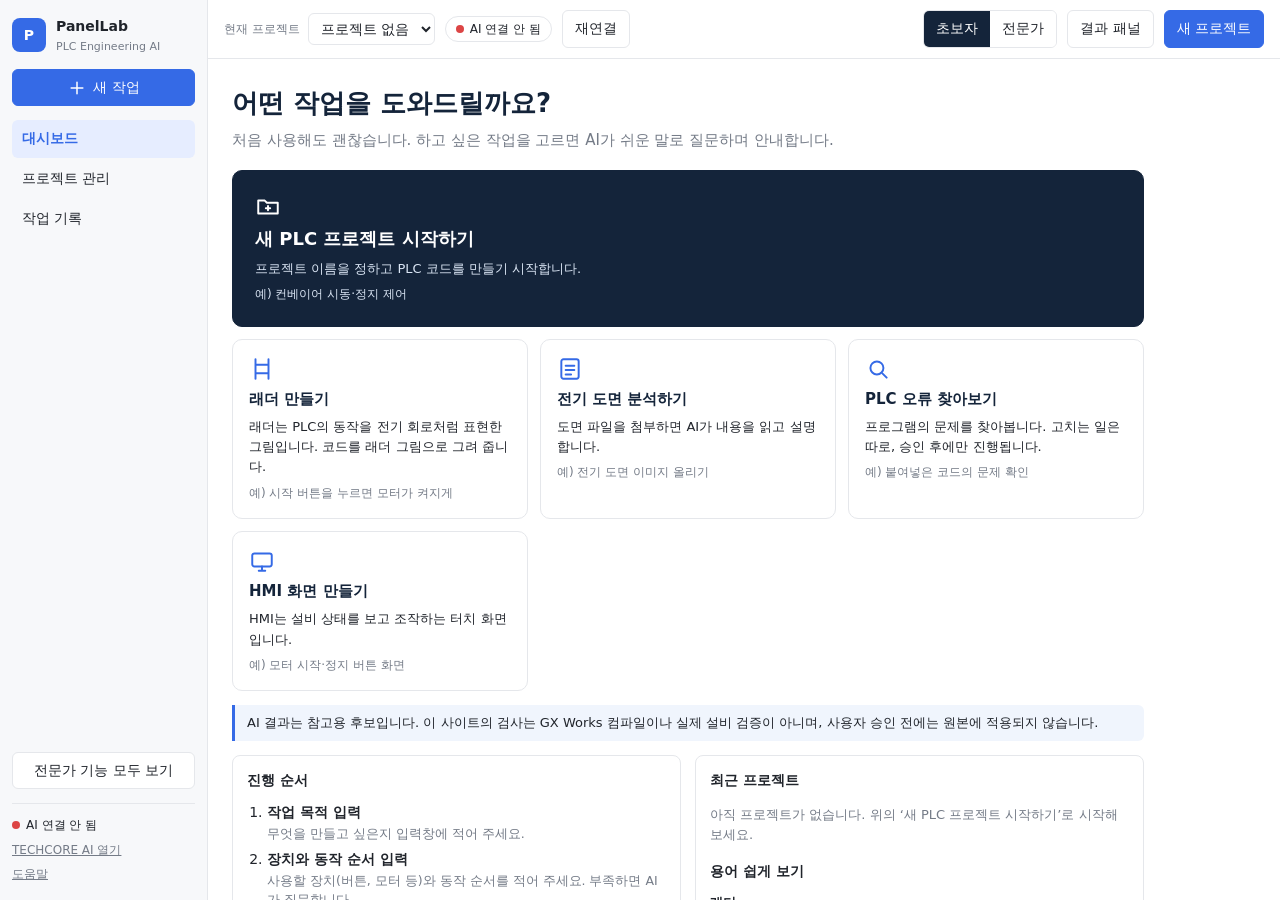
==== panellab/index.html @ 608e8085 "Round 3: onBot filtering, save-failure notice, trash corruption guard, connection pill, a11y Co-auth" ====
<!DOCTYPE html>
<html lang="ko">
<head>
  <meta charset="UTF-8">
  <meta name="viewport" content="width=device-width, initial-scale=1">
  <title>PanelLab — PLC Engineering AI Workspace</title>
  <link rel="stylesheet" href="css/style.css?v=20261120">
  <link rel="stylesheet" href="css/hmi.css?v=20261113">
</head>
<body>
<div class="app" id="app">
  <aside class="sidebar" id="sidebar">
    <div class="brand"><span class="logo">P</span><div><strong>PanelLab</strong><small>PLC Engineering AI</small></div></div>
    <button class="btn primary block ico-btn" id="btnNewWork"><svg class="ico" viewBox="0 0 24 24" aria-hidden="true"><path d="M12 5v14M5 12h14"/></svg>새 작업</button>
    <nav class="nav" id="nav">
      <button data-view="dashboard" class="active">대시보드</button>
      <button data-view="workspace" data-mode="chat" data-lv="x">AI 통합 작업실</button>
      <button data-view="workspace" data-mode="code" data-lv="x" title="PLC가 실행할 명령을 작성합니다">PLC 코드 작성</button>
      <button data-view="workspace" data-mode="check" data-lv="x" title="프로그램의 문제를 찾아보는 작업입니다">오류 검사</button>
      <button data-view="workspace" data-mode="fix" data-lv="x">자동 오류 수정</button>
      <button data-view="workspace" data-mode="ladder" data-lv="x" title="PLC의 동작을 전기 회로처럼 표현한 그림입니다">래더 작화</button>
      <button data-view="workspace" data-mode="drawing" data-lv="x">도면 분석</button>
      <button data-view="workspace" data-mode="label" data-lv="x" title="장치와 신호에 붙이는 이름입니다">글로벌 라벨</button>
      <button data-view="hmi" data-lv="x" title="설비 상태를 보고 조작하는 터치 화면입니다">HMI 작업실</button>
      <button data-view="projects">프로젝트 관리</button>
      <button data-view="history">작업 기록</button>
      <button data-view="settings" data-lv="x">설정</button>
    </nav>
    <button class="btn block only-beginner" id="btnMoreExpert" type="button">전문가 기능 모두 보기</button>
    <div class="side-foot">
      <div class="conn"><span class="dot" id="connDot"></span><span id="connText">연결 안 됨</span></div>
      <a href="../techcore/">TECHCORE AI 열기</a>
      <a href="#" id="helpLink">도움말</a>
    </div>
  </aside>
  <div class="scrim" id="scrim"></div>

  <main class="main">
    <header class="topbar">
      <button class="icon-btn only-mobile" id="btnMenu" aria-label="메뉴"><svg class="ico" viewBox="0 0 24 24" aria-hidden="true"><path d="M4 7h16M4 12h16M4 17h16"/></svg></button>
      <div class="proj-pick">
        <label for="projectSelect">현재 프로젝트</label>
        <select id="projectSelect"></select>
      </div>
      <span class="pill" id="statusPill"><span class="dot" id="pillDot"></span><span id="pillText">AI 연결 안 됨</span></span>
      <button class="btn" id="btnReconnect" hidden>재연결</button>
      <span class="spacer"></span>
      <div class="seg" role="group" aria-label="화면 모드">
        <button type="button" id="uiBeginner" aria-pressed="true" title="쉬운 설명과 단계별 안내 중심">초보자</button>
        <button type="button" id="uiExpert" aria-pressed="false" title="기존 메뉴와 상세 기능 모두 표시">전문가</button>
      </div>
      <button class="btn" id="btnToggleResults">결과 패널</button>
      <button class="btn primary" id="btnNewProject">새 프로젝트</button>
    </header>

    <section class="view active" id="view-dashboard">
      <div class="pad bhome" id="beginnerHome"></div>
      <div class="pad" id="expertHome">
        <h1>PanelLab에 오신 것을 환영합니다</h1>
        <p class="muted">PLC 코드 작성부터 오류 검사, 자동 수정, 래더 작화, 도면 분석까지 AI와 함께 진행합니다.</p>
        <div class="cards" id="quickCards"></div>
        <div class="stats" id="dashStats"></div>
        <div class="card statcard"><h3>작업 유형별 결과</h3><div id="dashModes"></div></div>
        <div class="grid2">
          <div class="card"><h3>프로젝트 목록</h3><div id="dashProjects"></div></div>
          <div class="card"><h3>최근 작업 내역</h3><div id="dashRecent"></div></div>
          <div class="card"><h3>최근 수정한 코드</h3><div id="dashCode"></div></div>
          <div class="card"><h3>최근 검사 결과</h3><div id="dashCheck"></div></div>
        </div>
      </div>
    </section>

    <section class="view workspace" id="view-workspace">
      <div class="chat">
        <div class="stepbar only-beginner" id="stepBar" aria-live="polite"></div>
        <div class="mode-bar">
          <span class="muted">작업 유형</span>
          <select id="modeSelect"></select>
          <span class="muted">PLC 소프트웨어</span>
          <select id="softwareSelect"><option value="GX Works2">GX Works2</option></select>
          <button type="button" class="btn sm only-mobile" id="btnShowResults">결과 보기</button>
        </div>
        <div class="messages" id="messages" aria-live="polite"></div>
        <button class="btn jump" id="btnJump" hidden>새 메시지 ↓</button>
        <div class="notice" id="chatNotice" role="status" aria-live="polite" hidden></div>
        <form class="composer" id="composer">
          <div class="chips" id="fileChips"></div>
          <div class="row">
            <button type="button" class="icon-btn" id="btnAttach" aria-label="파일 첨부"><svg class="ico" viewBox="0 0 24 24" aria-hidden="true"><path d="M20 12l-7.5 7.5a5 5 0 01-7-7L13 5a3.5 3.5 0 015 5l-7.5 7.5a2 2 0 01-3-3L14 8"/></svg></button>
            <input type="file" id="fileInput" multiple hidden>
            <textarea id="input" rows="1" placeholder="요청을 입력하세요. (Enter 전송, Shift+Enter 줄바꿈)"></textarea>
            <button class="btn primary" id="btnSend" type="submit" disabled>전송</button>
          </div>
        </form>
      </div>
      <div class="resizer" id="resizer" title="드래그하여 크기 조절"></div>
      <aside class="results" id="results">
        <div class="tabs" id="tabs"></div>
        <div class="tab-actions">
          <button class="btn sm only-mobile" id="btnResBack" type="button">← 채팅</button>
          <button class="btn sm" id="btnExportMd">결과 내보내기(.md)</button>
        </div>
        <div class="tab-body" id="tabBody"></div>
      </aside>
    </section>

    <section class="view" id="view-hmi"><div class="hmi" id="hmiRoot"></div></section>

    <section class="view" id="view-projects"><div class="pad">
      <h1>프로젝트 관리</h1>
      <div class="row gap"><button class="btn primary" id="btnNewProject2">새 프로젝트</button>
        <button class="btn" id="btnImport">프로젝트 불러오기</button><input type="file" id="importInput" accept=".json" hidden></div>
      <div id="projectList" class="list"></div>
    </div></section>

    <section class="view" id="view-history"><div class="pad">
      <h1>작업 기록</h1>
      <p class="muted">현재 프로젝트의 대화와 결과입니다.</p>
      <div id="historyList" class="list"></div>
    </div></section>

    <section class="view" id="view-settings"><div class="pad">
      <h1>설정</h1>
      <div class="card"><h3>AI 연결</h3><p class="muted" id="settingsStatus"></p><button class="btn" id="btnReconnect2">다시 연결</button></div>
      <div class="card"><h3>백업</h3><p class="muted">모든 프로젝트(코드 버전 포함)를 JSON 파일로 내보내거나, 백업 파일을 불러옵니다. 불러오기는 기존 프로젝트를 덮어쓰지 않고 새 프로젝트로 추가합니다. 인증 정보는 포함되지 않습니다.</p>
        <div class="row gap"><button class="btn" id="btnBackup">전체 백업 내보내기</button><button class="btn" id="btnRestore">백업 불러오기</button><input type="file" id="restoreInput" accept=".json" hidden></div></div>
      <div class="card"><h3>저장된 데이터</h3><p class="muted">프로젝트와 기록은 이 브라우저에만 저장되며, 인증 토큰은 저장하지 않습니다.</p>
        <button class="btn danger" id="btnClearAll">모든 로컬 데이터 삭제</button></div>
    </div></section>
  </main>
  <nav class="tabbar" id="tabbar" aria-label="주요 메뉴">
    <button type="button" data-view="dashboard"><svg class="ico" viewBox="0 0 24 24" aria-hidden="true"><path d="M4 11l8-7 8 7v9h-5v-6H9v6H4z"/></svg><span>홈</span></button>
    <button type="button" data-view="workspace" data-mode="chat"><svg class="ico" viewBox="0 0 24 24" aria-hidden="true"><circle cx="12" cy="12" r="8"/><path d="M12 8v8M8 12h8"/></svg><span>새 작업</span></button>
    <button type="button" data-view="projects"><svg class="ico" viewBox="0 0 24 24" aria-hidden="true"><path d="M3 7h6l2 2h10v10H3z"/></svg><span>프로젝트</span></button>
    <button type="button" data-view="history"><svg class="ico" viewBox="0 0 24 24" aria-hidden="true"><circle cx="12" cy="12" r="8"/><path d="M12 7v5l3 2"/></svg><span>기록</span></button>
    <button type="button" id="tabMore"><svg class="ico" viewBox="0 0 24 24" aria-hidden="true"><path d="M5 12h.01M12 12h.01M19 12h.01"/></svg><span>더보기</span></button>
  </nav>
</div>
<div class="toast" id="toast" role="status"></div>

<script src="https://cdn.botframework.com/botframework-webchat/4.18.0/webchat.js" integrity="sha384-YCF4860lf811lnrrIBL4pfZ+UqiNit+8lXEhSY3R+dSc+C1rg6UnEQR5avdOTbj0" crossorigin="anonymous"></script>
<script src="js/storage.js?v=20261120"></script>
<script src="js/chat.js?v=20261116"></script>
<script src="js/ladder.js?v=20261113"></script>
<script src="js/codeview.js?v=20261113"></script>
<script src="js/analyzer.js?v=20261113"></script>
<script src="js/labels.js?v=20261113"></script>
<script src="js/hmi-objects.js?v=20261113"></script>
<script src="js/hmi-check.js?v=20261113"></script>
<script src="js/hmi-ai.js?v=20261116"></script>
<script src="js/hmi-editor.js?v=20261113"></script>
<script src="js/app.js?v=20261120"></script>
</body>
</html>
---- panellab/css/style.css ----
:root{--bg:#fff;--side:#f7f8fa;--border:#e5e7eb;--text:#20242b;--muted:#747b87;--primary:#356ae6;--ok:#16a36a;--err:#dc4545;--warn:#e69b32;--results-w:clamp(360px,34vw,560px)}
*{box-sizing:border-box}
html,body{height:100%;margin:0}
body{font-family:"Pretendard","Noto Sans KR","Malgun Gothic",system-ui,sans-serif;color:var(--text);background:var(--bg);font-size:14px;line-height:1.55}
button,select,textarea,input{font:inherit;color:inherit}
h1{font-size:22px;margin:0 0 6px}h3{font-size:14px;margin:0 0 10px}
.muted{color:var(--muted)}.spacer{flex:1}
.app{display:flex;height:100vh;height:100dvh}
.sidebar{width:208px;background:var(--side);border-right:1px solid var(--border);display:flex;flex-direction:column;padding:16px 12px;gap:14px;flex-shrink:0}
.brand{display:flex;gap:10px;align-items:center}
.brand small{display:block;color:var(--muted);font-size:11px}
.logo{width:34px;height:34px;border-radius:8px;background:var(--primary);color:#fff;display:grid;place-items:center;font-weight:700}
.nav{display:flex;flex-direction:column;gap:2px;overflow:auto;flex:1}
.nav button{text-align:left;border:0;background:none;padding:8px 10px;border-radius:6px;cursor:pointer}
.nav button:hover{background:#eceef2}.nav button.active{background:#e6edff;color:var(--primary);font-weight:600}
.side-foot{border-top:1px solid var(--border);padding-top:12px;display:flex;flex-direction:column;gap:6px;font-size:12px}
.side-foot a{color:var(--muted)}
.dot{display:inline-block;width:8px;height:8px;border-radius:50%;background:#b8bdc7;margin-right:6px}
.dot.online{background:var(--ok)}.dot.connecting{background:var(--warn)}.dot.offline{background:var(--err)}
.main{flex:1;display:flex;flex-direction:column;min-width:0}
.topbar{display:flex;align-items:center;gap:10px;padding:10px 16px;border-bottom:1px solid var(--border);flex-wrap:wrap}
.proj-pick{display:flex;align-items:center;gap:8px}.proj-pick label{color:var(--muted);font-size:12px}
.pill{display:inline-flex;align-items:center;border:1px solid var(--border);border-radius:99px;padding:3px 10px;font-size:12px}
.btn{border:1px solid var(--border);background:#fff;border-radius:6px;padding:7px 12px;cursor:pointer}
.btn:hover{background:#f3f4f6}.btn.primary{background:var(--primary);border-color:var(--primary);color:#fff}
.btn.primary:hover{background:#2c5cce}.btn.danger{color:var(--err);border-color:var(--err)}
.btn.sm{padding:4px 8px;font-size:12px}.btn.block{width:100%}.btn:disabled{opacity:.5;cursor:not-allowed}
select,textarea,input[type=text]{border:1px solid var(--border);border-radius:6px;padding:6px 8px;background:#fff}
.icon-btn{border:1px solid var(--border);background:#fff;border-radius:6px;padding:6px 9px;cursor:pointer}
.only-mobile{display:none}
.view{display:none;flex:1;min-height:0;overflow:auto}.view.active{display:block}
.view.workspace.active{display:flex;overflow:hidden}
.pad{padding:24px;max-width:none}
.stats{display:grid;grid-template-columns:repeat(auto-fit,minmax(130px,1fr));gap:12px;margin-bottom:14px}
.stat{border:1px solid var(--border);border-radius:8px;padding:12px 14px}
.stat b{display:block;font-size:24px}.stat span{color:var(--muted);font-size:12px}
.stat.err b{color:var(--err)}.stat.warn b{color:#b9741a}
.statcard .bar{display:flex;align-items:center;gap:10px;margin:6px 0;font-size:13px}
.statcard .bar span{width:110px;flex-shrink:0}.statcard .bar i{display:block;height:8px;background:var(--primary);border-radius:4px}
.item.link{width:100%;background:#fff;text-align:left;cursor:pointer;font:inherit;color:inherit;margin-bottom:6px}
.item.link:hover{border-color:var(--primary)}.item small{display:block}.mono{font-family:Consolas,"D2Coding",monospace}
.cards{display:grid;grid-template-columns:repeat(auto-fill,minmax(180px,1fr));gap:12px;margin:18px 0}
.qcard{border:1px solid var(--border);border-radius:8px;padding:14px;cursor:pointer;background:#fff;text-align:left}
.qcard:hover{border-color:var(--primary)}.qcard strong{display:block;margin-bottom:4px}.qcard span{color:var(--muted);font-size:12px}
.grid2{display:grid;grid-template-columns:repeat(auto-fit,minmax(300px,1fr));gap:14px}
.card{border:1px solid var(--border);border-radius:8px;padding:14px;margin-bottom:14px}
.list{margin-top:14px;display:flex;flex-direction:column;gap:8px}
.item{border:1px solid var(--border);border-radius:8px;padding:10px 12px;display:flex;gap:10px;align-items:center;flex-wrap:wrap}
.item.sel{border-color:var(--primary);background:#f5f8ff}.item .grow{flex:1;min-width:140px}
.row{display:flex;align-items:flex-end;gap:8px}.row.gap{gap:10px;align-items:center}
.empty{color:var(--muted);font-size:13px}
.chat{flex:1;display:flex;flex-direction:column;min-width:0;position:relative}
.mode-bar{display:flex;gap:8px;align-items:center;padding:8px 16px;border-bottom:1px solid var(--border);flex-wrap:wrap;font-size:12px}
.messages{flex:1;overflow:auto;padding:18px 16px;display:flex;flex-direction:column;gap:14px}
.msg{max-width:820px;width:100%;align-self:center}.msg.user{align-self:flex-end;width:fit-content;max-width:80%}
.sec{border:1px solid var(--border);border-radius:8px;padding:8px 12px;margin-bottom:8px;background:#fff;overflow-wrap:anywhere}
.sec:last-child{margin-bottom:0}.msg.bot .bubble{background:var(--side);padding:8px}
.bubble{border:1px solid var(--border);border-radius:10px;padding:10px 14px;word-break:break-word}
.msg.user .bubble{background:#eef3ff;border-color:#d6e2ff}
.meta{font-size:11px;color:var(--muted);margin:0 4px 3px}
.fail{color:var(--err);font-size:12px;margin-top:4px}
.bubble p{margin:0 0 8px}.bubble p:last-child{margin:0}
.bubble ul,.bubble ol{margin:4px 0 8px;padding-left:20px}
.bubble table,.tab-body table{border-collapse:collapse;margin:6px 0;font-size:13px;display:block;overflow:auto}
.bubble th,.bubble td,.tab-body th,.tab-body td{border:1px solid var(--border);padding:4px 8px;text-align:left}
.bubble th,.tab-body th{background:var(--side)}
code.inline{background:#f1f3f6;border-radius:4px;padding:1px 5px;font-family:Consolas,"D2Coding",monospace;font-size:12.5px}
.codeblock{border:1px solid var(--border);border-radius:8px;margin:8px 0;overflow:hidden}
.codeblock .ch{display:flex;justify-content:space-between;align-items:center;background:var(--side);padding:4px 10px;font-size:12px;color:var(--muted)}
.codeblock pre{margin:0;padding:10px 12px;overflow:auto;font-family:Consolas,"D2Coding",monospace;font-size:12.5px;line-height:1.5;background:#fff;white-space:pre}
.typing{color:var(--muted);font-size:13px;padding-left:4px}
.welcome{border:1px dashed var(--border);border-radius:10px;padding:18px;color:var(--muted)}
.welcome strong{color:var(--text)}
.jump{position:absolute;right:20px;bottom:120px}
.notice{margin:0 16px 8px;padding:8px 12px;border-radius:6px;background:#fdf3e3;border:1px solid #f3d9a9;font-size:13px}
.notice.err{background:#fdeeee;border-color:#f3c2c2}
a:focus-visible,button:focus-visible,input:focus-visible,select:focus-visible,textarea:focus-visible,[tabindex]:focus-visible{outline:2px solid #3678C8;outline-offset:2px}
.composer{border-top:1px solid var(--border);padding:10px 16px 14px}
.composer textarea{flex:1;resize:none;max-height:180px;min-height:38px}
.chips{display:flex;gap:6px;flex-wrap:wrap;margin-bottom:6px}
.chip{background:var(--side);border:1px solid var(--border);border-radius:99px;padding:2px 10px;font-size:12px}
.chip button{border:0;background:none;cursor:pointer;color:var(--muted)}
.resizer{width:5px;cursor:col-resize;background:var(--border);flex-shrink:0}.resizer:hover{background:var(--primary)}
.results{width:var(--results-w);min-width:300px;max-width:70vw;display:flex;flex-direction:column;background:#fff;flex-shrink:0}
.results.collapsed{display:none}
.resizer.hide{display:none}
.tabs{display:flex;flex-wrap:wrap;gap:2px;padding:6px 8px 0;border-bottom:1px solid var(--border);flex-shrink:0}
.tabs button{border:0;background:none;padding:7px 10px;cursor:pointer;white-space:nowrap;color:var(--muted);border-bottom:2px solid transparent;font-size:13px}
.tabs button.active{color:var(--primary);border-bottom-color:var(--primary);font-weight:600}
.count{display:inline-block;min-width:16px;padding:0 5px;border-radius:99px;background:#e6edff;color:var(--primary);font-size:11px;text-align:center}
.tab-actions{padding:8px 12px;border-bottom:1px solid var(--border);display:flex;gap:8px}
.tab-body{flex:1;overflow:auto;padding:12px}
.res-item{border:1px solid var(--border);border-radius:8px;padding:10px;margin-bottom:10px}
.res-item h4{margin:10px 0 6px;font-size:12px;color:var(--muted);font-weight:600}
.res-h{display:flex;justify-content:space-between;align-items:center;margin-bottom:6px;font-size:12px}
.tag{background:var(--side);border:1px solid var(--border);border-radius:4px;padding:1px 8px;font-weight:600}
.res-item .grp{color:var(--text)}
.notice-inline{margin:0 0 8px;padding:6px 10px;border-radius:6px;background:#fdf3e3;border:1px solid #f3d9a9;font-size:12px;color:#7a5a00}
details.raw{margin-top:10px;border-top:1px dashed var(--border);padding-top:6px}details.raw summary{cursor:pointer;color:var(--muted);font-size:12px}
.ba{display:grid;grid-template-columns:repeat(auto-fit,minmax(240px,1fr));gap:10px}.ba>div{min-width:0}
.cv{border:1px solid var(--border);border-radius:8px;margin:8px 0;overflow:hidden;background:#fff}
.cv-h{display:flex;justify-content:space-between;align-items:center;gap:8px;background:var(--side);padding:4px 8px;font-size:12px;color:var(--muted)}
.cv-b{display:flex;gap:4px;flex-shrink:0}.cv-b button{border:1px solid var(--border);background:#fff;border-radius:4px;padding:2px 8px;font-size:12px;cursor:pointer;white-space:nowrap}
.cv-l{min-width:0;overflow:hidden;text-overflow:ellipsis;white-space:nowrap}
.cv-s{padding:6px 8px;border-bottom:1px solid var(--border);display:flex;gap:8px;align-items:center}.cv-s[hidden]{display:none}.cv-q{flex:1;min-width:0}
.cv-body{overflow:auto;max-height:420px;font-family:Consolas,"D2Coding",monospace;font-size:12.5px;line-height:1.55;padding:6px 0}
.cv .ln{display:flex;min-width:max-content}.cv .no{width:42px;flex-shrink:0;text-align:right;padding-right:10px;color:#a0a6b1;user-select:none}
.cv .tx{white-space:pre;padding-right:12px}
.cv .op{color:#2f5fd0;font-weight:600}.cv .st{color:#8a3fb8;font-weight:600}.cv .kc{color:#b9741a}.cv .cm{color:#8a919c;font-style:italic}
.cv .dx{color:#0f7a4d}.cv .dy{color:#c0392b}.cv .dm{color:#7a5a00}.cv .dt{color:#0e7490}.cv .dd{color:#6d28d9}
.cv .unk{border-bottom:1px dotted var(--warn);color:#b9741a;cursor:help}
.cv-w{padding:5px 8px;font-size:12px;background:#fdf3e3;border-bottom:1px solid #f3d9a9;color:#7a5a00}
.cv-h{flex-wrap:wrap}.cv-b{flex-wrap:wrap}
.cv mark{background:#ffe58a;color:inherit}
.cv.full{position:fixed;inset:0;z-index:100;margin:0;border-radius:0;display:flex;flex-direction:column}
.cv.full .cv-body{max-height:none;flex:1}
body.noscroll{overflow:hidden}
.ladder{overflow:auto;border:1px solid var(--border);border-radius:8px;margin-bottom:6px;background:#fff;max-height:70vh;cursor:grab;touch-action:pan-x pan-y}.ladder.panning{cursor:grabbing;user-select:none}
.lad-bar{flex-wrap:wrap;align-items:center;margin-bottom:6px}
.net-list{display:grid;gap:6px}.net-item{text-align:left;border:1px solid var(--border);background:#fff;border-radius:8px;padding:6px 10px;cursor:pointer;font:inherit}.net-item.sel{border-color:var(--primary);background:#f3f7ff}.net-item div{font-size:13px;margin-top:2px}
.sum{display:flex;gap:8px;margin-bottom:8px}
.sev{display:inline-block;border-radius:99px;padding:1px 10px;font-size:12px;font-weight:600;margin-right:6px}
.sev.err{background:#fdeeee;color:var(--err)}.sev.warn{background:#fdf3e3;color:#b9741a}.sev.info{background:#e6edff;color:var(--primary)}
.sev.crit{background:#b42318;color:#fff}.sev.high{background:#fdeeee;color:var(--err)}.sev.mid{background:#fdf3e3;color:#b9741a}.sev.low{background:#e6edff;color:var(--primary)}.sev.chk{background:#eef0f3;color:#4b5563}
.sum{flex-wrap:wrap}
.issue.crit{border-color:#b42318}.issue.high{border-color:var(--err)}.issue.mid{border-color:var(--warn)}.issue.low{border-color:var(--primary)}.issue.chk{border-color:#9ca3af}
.issue .ih{display:flex;flex-wrap:wrap;gap:6px;align-items:center;margin-bottom:4px}.issue .ih .sev{margin-right:0}
.tag.src.static{background:#e8f6ee;border-color:#bfe5cf;color:#0f7a4d}.tag.src.ai{background:#eef3ff;border-color:#d6e2ff;color:var(--primary)}
.loc{border:1px solid var(--border);background:#fff;border-radius:4px;padding:1px 8px;font-size:12px;cursor:pointer;color:var(--primary)}
.cv .ln.hl{background:#fff3bf}
.cv .ln.chg-add{background:#e8f6ee}.cv .ln.chg-del{background:#fdeeee}
.fixbar{display:flex;flex-wrap:wrap;gap:6px;margin:10px 0 4px}
.ver{border-top:1px solid var(--border);padding:8px 0}.ver .ih{display:flex;flex-wrap:wrap;gap:6px;align-items:center}
.vtext{width:100%;font-family:Consolas,"D2Coding",monospace;font-size:12.5px;margin:6px 0;box-sizing:border-box}
.res-item select,.res-item input[type=text]{min-width:0;max-width:100%}
.issue{border-left:3px solid var(--border);padding:6px 10px;margin-bottom:8px;background:var(--side);border-radius:0 6px 6px 0}
.issue.err{border-color:var(--err)}.issue.warn{border-color:var(--warn)}.issue.info{border-color:var(--primary)}
.thumb{display:block;max-width:240px;max-height:180px;border:1px solid var(--border);border-radius:6px;margin-top:6px}
.diff{font-family:Consolas,"D2Coding",monospace;font-size:12.5px;border:1px solid var(--border);border-radius:8px;overflow:auto}
.diff div{padding:0 8px;white-space:pre}.diff .add{background:#e8f6ee;color:#0f7a4d}.diff .del{background:#fdeeee;color:#b53333}
.toast{position:fixed;left:50%;bottom:24px;transform:translateX(-50%);background:#20242b;color:#fff;padding:8px 14px;border-radius:6px;opacity:0;pointer-events:none;transition:opacity .2s}
.toast.show{opacity:1}
.scrim{display:none}
@media (max-width:900px){
  .only-mobile{display:inline-block}
  .sidebar{position:fixed;z-index:30;top:0;bottom:0;left:0;transform:translateX(-100%);transition:transform .2s}
  .sidebar.open{transform:none}
  .scrim.show{display:block;position:fixed;inset:0;background:rgba(0,0,0,.3);z-index:20}
  .view.workspace.active{position:relative}
  .results{position:absolute;right:0;top:0;bottom:0;width:100%!important;max-width:100%;z-index:10;border-left:1px solid var(--border)}
  .resizer{display:none}
  .composer{padding-bottom:max(14px,env(safe-area-inset-bottom))}.composer textarea{font-size:16px}
  .tabs{flex-wrap:nowrap;overflow-x:auto}
  .results.collapsed{display:none}
}

/* ---- beginner / expert UI (additive) ---- */
:root{--navy:#14243a}
.ico{width:20px;height:20px;fill:none;stroke:currentColor;stroke-width:1.8;stroke-linecap:round;stroke-linejoin:round;flex-shrink:0;vertical-align:middle}
.ico-btn{display:inline-flex;align-items:center;justify-content:center;gap:6px}
.seg{display:inline-flex;border:1px solid var(--border);border-radius:6px;overflow:hidden}
.seg button{border:0;background:#fff;padding:7px 12px;cursor:pointer;white-space:nowrap}
.seg button[aria-pressed=true]{background:var(--navy);color:#fff}
.topbar .btn,.topbar .pill{white-space:nowrap}
.only-beginner{display:none}
body.ui-beginner .only-beginner{display:block}
body.ui-beginner .nav [data-lv=x]{display:none}
body.ui-beginner #expertHome{display:none}
body.ui-expert #beginnerHome{display:none}
body.ui-expert #stepBar{display:none}
.bhome{max-width:960px}
.bhome h1{font-size:26px;color:var(--navy)}
.bhome .lead{font-size:15px;margin:0 0 18px}
.btasks{display:grid;grid-template-columns:repeat(auto-fit,minmax(220px,1fr));gap:12px;margin-bottom:14px}
.btask{display:flex;flex-direction:column;gap:6px;text-align:left;border:1px solid var(--border);border-radius:10px;background:#fff;padding:16px;cursor:pointer;min-height:44px}
.btask:hover{border-color:var(--primary)}
.btask .ico{width:26px;height:26px;color:var(--primary)}
.btask strong{font-size:15px;color:var(--navy)}
.btask span{color:var(--text);font-size:13px}
.btask em{font-style:normal;color:var(--muted);font-size:12px}
.btask.main{grid-column:1/-1;background:var(--navy);border-color:var(--navy);padding:22px}
.btask.main strong{color:#fff;font-size:18px}.btask.main span,.btask.main em{color:#dbe6f5}.btask.main .ico{color:#fff}
.safety{border-left:3px solid var(--primary);background:#f0f5fd;padding:8px 12px;border-radius:0 6px 6px 0;font-size:13px;margin:0 0 14px}
.safety.sm{margin:0;font-size:12px}
.bsteps{margin:0;padding-left:20px;display:flex;flex-direction:column;gap:6px}
.bsteps span{display:block;color:var(--muted);font-size:12.5px}
.gap-top{margin-top:16px}
.terms{margin:0;font-size:13px}.terms dt{font-weight:600;margin-top:6px}.terms dd{margin:0;color:var(--muted)}
.stepbar{border-bottom:1px solid var(--border);padding:8px 16px;background:#f7f9fc}
.steps5{list-style:none;margin:0 0 6px;padding:0;display:flex;gap:6px;flex-wrap:wrap}
.steps5 li{display:flex;align-items:center;gap:6px;font-size:12px;color:var(--muted);border:1px solid var(--border);border-radius:99px;padding:2px 10px 2px 4px;background:#fff}
.steps5 b{width:20px;height:20px;border-radius:50%;background:#e5e7eb;color:#4b5563;display:grid;place-items:center;font-size:11px}
.steps5 li.cur{border-color:var(--primary);color:var(--navy);font-weight:600}.steps5 li.cur b{background:var(--primary);color:#fff}
.steps5 li.done b{background:var(--navy);color:#fff}
.stepnow{margin:0 0 4px;font-size:13px}
.tabbar{display:none}
@media (max-width:900px){
  .tabbar{display:flex;position:fixed;left:0;right:0;bottom:0;z-index:25;background:#fff;border-top:1px solid var(--border);padding-bottom:env(safe-area-inset-bottom)}
  .tabbar button{flex:1;min-height:56px;border:0;background:none;display:flex;flex-direction:column;align-items:center;justify-content:center;gap:2px;font-size:11px;color:var(--muted);cursor:pointer}
  .tabbar button.active{color:var(--primary);font-weight:600}
  .main{padding-bottom:calc(56px + env(safe-area-inset-bottom))}
  .toast{bottom:76px}
  .topbar{gap:8px;padding:8px 12px}
  .proj-pick label{display:none}
  .topbar .btn,.topbar .icon-btn,.seg button,.nav button,.mode-bar select,.composer .btn,.composer .icon-btn,.bhome .btn,.btask{min-height:44px}
  .icon-btn{min-width:44px}
  .btask.main{padding:18px}
  .bhome{padding:16px}
  .steps5 li span{display:none}.steps5 li.cur span{display:inline}
}
@media (max-width:480px){
  #btnToggleResults{display:none}
}
---- panellab/css/hmi.css ----
/* HMI workspace. Reuses the base theme variables from style.css. */
.hmi{display:flex;flex-direction:column;min-height:100%}
.hmi-bar{display:flex;flex-wrap:wrap;align-items:center;gap:6px;padding:10px 16px;border-bottom:1px solid var(--border)}
.hmi-sep{width:1px;height:20px;background:var(--border);margin:0 4px}
.hmi-body{display:flex;gap:14px;padding:14px 16px;align-items:flex-start}
.hmi-pal{display:flex;flex-direction:column;gap:6px;width:120px;flex-shrink:0}
.hmi-pal .btn{text-align:left}
.hmi-stage{flex:1;min-width:0}
.hmi-stage svg{width:100%;height:auto;display:block;border:1px solid var(--border);border-radius:8px;background:#fff;touch-action:none;user-select:none}
.hmi-side{width:300px;flex-shrink:0;display:flex;flex-direction:column;gap:12px}
.hmi-sec{border:1px solid var(--border);border-radius:8px;padding:10px 12px}
.hmi-sec h4{margin:0 0 8px;font-size:13px}
.hmi-f{display:flex;flex-direction:column;gap:2px;margin-bottom:6px;font-size:12px}
.hmi-f span{color:var(--muted)}
.hmi-f input[type=color]{width:100%;height:30px;padding:0;border:1px solid var(--border);border-radius:6px}
.hmi-f input[type=number],.hmi-f input[type=text]{width:100%}
.hmi-grid4{display:grid;grid-template-columns:repeat(4,1fr);gap:6px}
.hmi-st{margin:-2px 0 6px;font-size:12px}
.hmi-li{display:block;width:100%;text-align:left;border:1px solid var(--border);background:#fff;border-radius:6px;padding:5px 8px;margin-bottom:4px;cursor:pointer}
.hmi-li.sel{border-color:var(--primary);background:#f5f8ff}.hmi-li small{display:block;color:var(--muted)}
.hmi-lt{max-height:160px;overflow:auto;font-size:12px;margin:6px 0}.hmi-lt>div{padding:2px 0}
.hmi-add{display:flex;flex-wrap:wrap;gap:4px}.hmi-add input{width:100px}
#hmiAi textarea{width:100%;margin-bottom:6px;font:inherit;font-size:12px;box-sizing:border-box}
.hmi-thumb{width:100%;height:auto;display:block;border:1px solid var(--border);border-radius:6px;margin:4px 0 8px}
.hmi-warn{margin:4px 0 0;padding-left:16px;font-size:12px}
.hmi-cmp{display:grid;grid-template-columns:1fr 1fr;gap:6px;font-size:12px}
@media (max-width:900px){
  .hmi-body{flex-direction:column}
  .hmi-pal{flex-direction:row;flex-wrap:wrap;width:100%}
  .hmi-stage,.hmi-side{width:100%}
}
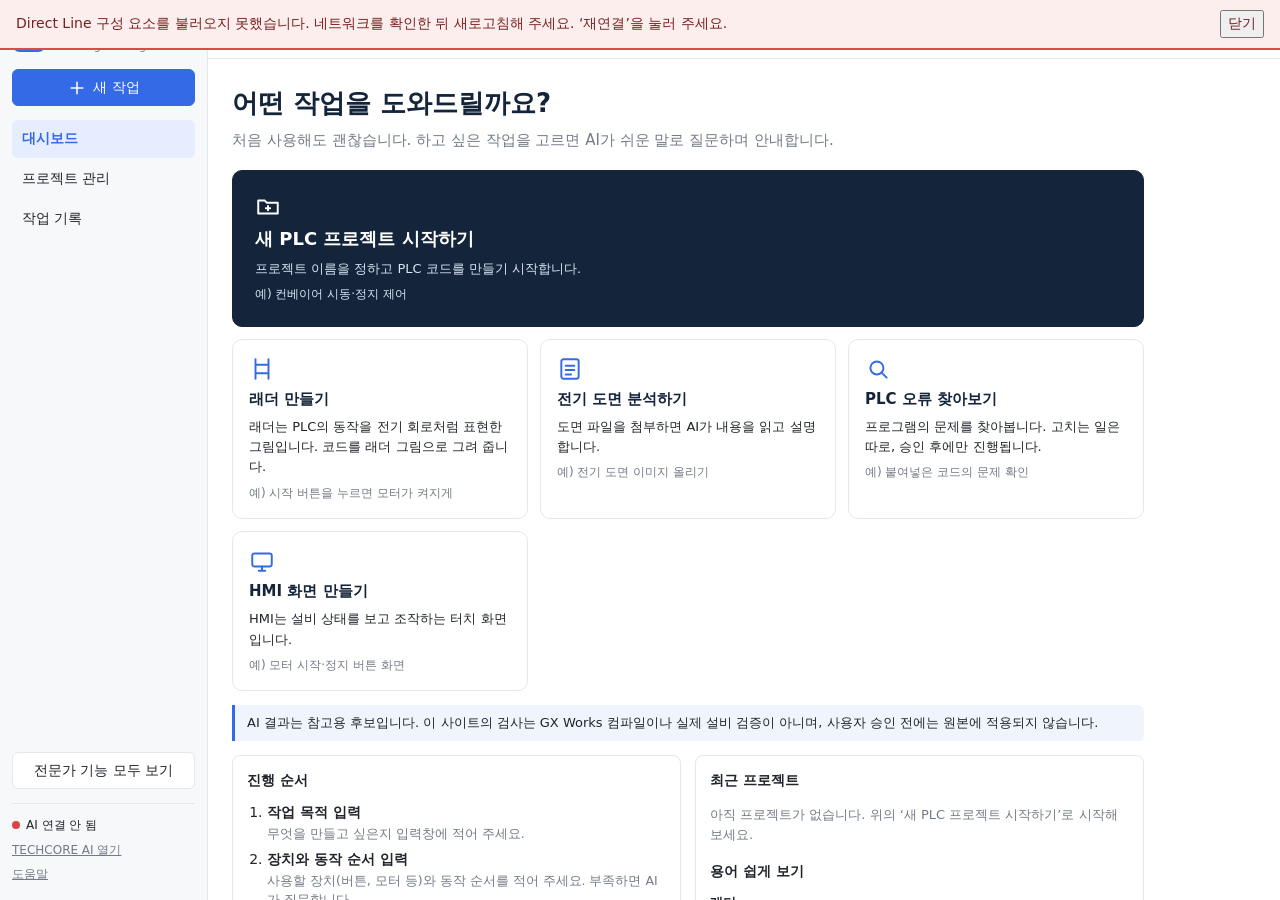
==== commit 1eee23aa: "P1-E/P1-G/P2-A/P2-B/P2-C/P2-F(panellab): save-failure rollback and banner, persist trim backup, safe" ====
--- a/panellab/index.html
+++ b/panellab/index.html
@@ -4,7 +4,7 @@
   <meta charset="UTF-8">
   <meta name="viewport" content="width=device-width, initial-scale=1">
   <title>PanelLab — PLC Engineering AI Workspace</title>
-  <link rel="stylesheet" href="css/style.css?v=20261120">
+  <link rel="stylesheet" href="css/style.css?v=20261121">
   <link rel="stylesheet" href="css/hmi.css?v=20261113">
 </head>
 <body>
@@ -85,6 +85,7 @@
         <div class="notice" id="chatNotice" role="status" aria-live="polite" hidden></div>
         <form class="composer" id="composer">
           <div class="chips" id="fileChips"></div>
+          <p class="muted xfer-note">입력한 내용·코드·도면·첨부 파일은 외부 AI 에이전트(Copilot Studio 기반)로 전송됩니다. 기밀 자료는 올리지 마세요.</p>
           <div class="row">
             <button type="button" class="icon-btn" id="btnAttach" aria-label="파일 첨부"><svg class="ico" viewBox="0 0 24 24" aria-hidden="true"><path d="M20 12l-7.5 7.5a5 5 0 01-7-7L13 5a3.5 3.5 0 015 5l-7.5 7.5a2 2 0 01-3-3L14 8"/></svg></button>
             <input type="file" id="fileInput" multiple hidden>
@@ -139,16 +140,16 @@
 <div class="toast" id="toast" role="status"></div>
 
 <script src="https://cdn.botframework.com/botframework-webchat/4.18.0/webchat.js" integrity="sha384-YCF4860lf811lnrrIBL4pfZ+UqiNit+8lXEhSY3R+dSc+C1rg6UnEQR5avdOTbj0" crossorigin="anonymous"></script>
-<script src="js/storage.js?v=20261120"></script>
+<script src="js/storage.js?v=20261121"></script>
 <script src="js/chat.js?v=20261116"></script>
 <script src="js/ladder.js?v=20261113"></script>
 <script src="js/codeview.js?v=20261113"></script>
 <script src="js/analyzer.js?v=20261113"></script>
 <script src="js/labels.js?v=20261113"></script>
-<script src="js/hmi-objects.js?v=20261113"></script>
-<script src="js/hmi-check.js?v=20261113"></script>
-<script src="js/hmi-ai.js?v=20261116"></script>
-<script src="js/hmi-editor.js?v=20261113"></script>
-<script src="js/app.js?v=20261120"></script>
+<script src="js/hmi-objects.js?v=20261121"></script>
+<script src="js/hmi-check.js?v=20261121"></script>
+<script src="js/hmi-ai.js?v=20261121"></script>
+<script src="js/hmi-editor.js?v=20261121"></script>
+<script src="js/app.js?v=20261121"></script>
 </body>
 </html>
--- a/panellab/css/style.css
+++ b/panellab/css/style.css
@@ -140,6 +140,9 @@
 .diff div{padding:0 8px;white-space:pre}.diff .add{background:#e8f6ee;color:#0f7a4d}.diff .del{background:#fdeeee;color:#b53333}
 .toast{position:fixed;left:50%;bottom:24px;transform:translateX(-50%);background:#20242b;color:#fff;padding:8px 14px;border-radius:6px;opacity:0;pointer-events:none;transition:opacity .2s}
 .toast.show{opacity:1}
+.global-alert{position:fixed;left:0;right:0;top:0;z-index:50;display:flex;gap:12px;align-items:center;justify-content:space-between;padding:10px 16px;background:#fdeeee;border-bottom:2px solid #d94b4b;color:#7a1f1f;font-size:14px}
+.global-alert[hidden]{display:none}
+.xfer-note{margin:0 0 6px;font-size:12px}
 .scrim{display:none}
 @media (max-width:900px){
   .only-mobile{display:inline-block}
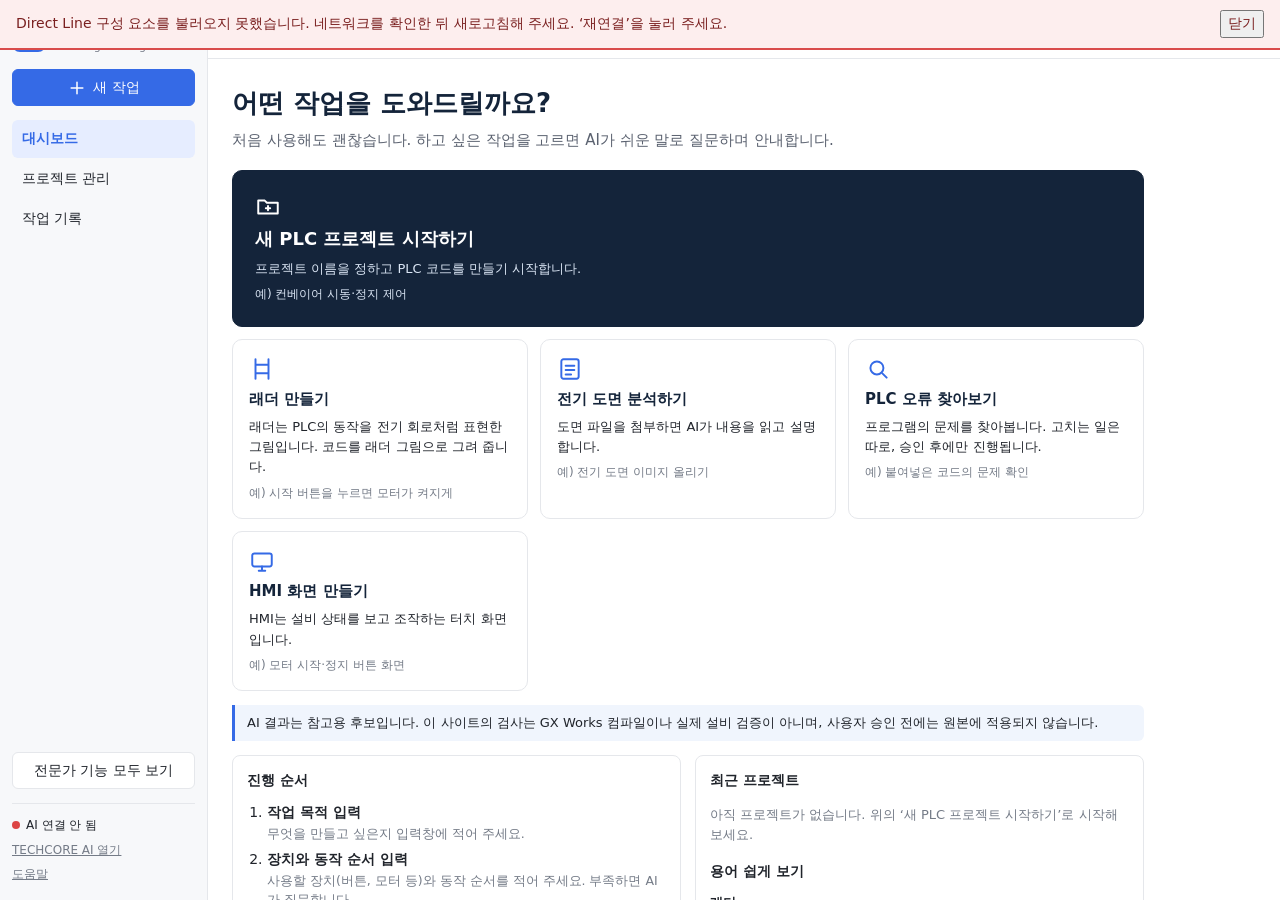
==== commit c3e8ea2c: "P5: a11y - aria-pressed in settings, route h1 focus + document.title, AA contrast (calculated), labe" ====
--- a/panellab/index.html
+++ b/panellab/index.html
@@ -4,7 +4,7 @@
   <meta charset="UTF-8">
   <meta name="viewport" content="width=device-width, initial-scale=1">
   <title>PanelLab — PLC Engineering AI Workspace</title>
-  <link rel="stylesheet" href="css/style.css?v=20261121">
+  <link rel="stylesheet" href="css/style.css?v=20261124">
   <link rel="stylesheet" href="css/hmi.css?v=20261113">
 </head>
 <body>
@@ -75,12 +75,13 @@
         <div class="stepbar only-beginner" id="stepBar" aria-live="polite"></div>
         <div class="mode-bar">
           <span class="muted">작업 유형</span>
-          <select id="modeSelect"></select>
+          <select id="modeSelect" aria-label="작업 유형"></select>
           <span class="muted">PLC 소프트웨어</span>
-          <select id="softwareSelect"><option value="GX Works2">GX Works2</option></select>
+          <select id="softwareSelect" aria-label="PLC 소프트웨어"><option value="GX Works2">GX Works2</option></select>
           <button type="button" class="btn sm only-mobile" id="btnShowResults">결과 보기</button>
         </div>
-        <div class="messages" id="messages" aria-live="polite"></div>
+        <div class="messages" id="messages" role="log" aria-label="대화 내용" aria-live="off"></div>
+        <div class="sr-only" id="srLive" role="status" aria-live="polite"></div>
         <button class="btn jump" id="btnJump" hidden>새 메시지 ↓</button>
         <div class="notice" id="chatNotice" role="status" aria-live="polite" hidden></div>
         <form class="composer" id="composer">
@@ -89,7 +90,7 @@
           <div class="row">
             <button type="button" class="icon-btn" id="btnAttach" aria-label="파일 첨부"><svg class="ico" viewBox="0 0 24 24" aria-hidden="true"><path d="M20 12l-7.5 7.5a5 5 0 01-7-7L13 5a3.5 3.5 0 015 5l-7.5 7.5a2 2 0 01-3-3L14 8"/></svg></button>
             <input type="file" id="fileInput" multiple hidden>
-            <textarea id="input" rows="1" placeholder="요청을 입력하세요. (Enter 전송, Shift+Enter 줄바꿈)"></textarea>
+            <textarea id="input" aria-label="AI에게 보낼 요청" rows="1" placeholder="요청을 입력하세요. (Enter 전송, Shift+Enter 줄바꿈)"></textarea>
             <button class="btn primary" id="btnSend" type="submit" disabled>전송</button>
           </div>
         </form>
@@ -142,14 +143,15 @@
 <script src="https://cdn.botframework.com/botframework-webchat/4.18.0/webchat.js" integrity="sha384-YCF4860lf811lnrrIBL4pfZ+UqiNit+8lXEhSY3R+dSc+C1rg6UnEQR5avdOTbj0" crossorigin="anonymous"></script>
 <script src="js/storage.js?v=20261121"></script>
 <script src="js/chat.js?v=20261116"></script>
+<script src="js/pending.js?v=20261122"></script>
 <script src="js/ladder.js?v=20261113"></script>
 <script src="js/codeview.js?v=20261113"></script>
 <script src="js/analyzer.js?v=20261113"></script>
 <script src="js/labels.js?v=20261113"></script>
 <script src="js/hmi-objects.js?v=20261121"></script>
 <script src="js/hmi-check.js?v=20261121"></script>
-<script src="js/hmi-ai.js?v=20261121"></script>
-<script src="js/hmi-editor.js?v=20261121"></script>
-<script src="js/app.js?v=20261121"></script>
+<script src="js/hmi-ai.js?v=20261124"></script>
+<script src="js/hmi-editor.js?v=20261124"></script>
+<script src="js/app.js?v=20261124"></script>
 </body>
 </html>
--- a/panellab/css/style.css
+++ b/panellab/css/style.css
@@ -4,7 +4,7 @@
 body{font-family:"Pretendard","Noto Sans KR","Malgun Gothic",system-ui,sans-serif;color:var(--text);background:var(--bg);font-size:14px;line-height:1.55}
 button,select,textarea,input{font:inherit;color:inherit}
 h1{font-size:22px;margin:0 0 6px}h3{font-size:14px;margin:0 0 10px}
-.muted{color:var(--muted)}.spacer{flex:1}
+.muted{color:#5b6270}.spacer{flex:1}.sr-only{position:absolute;width:1px;height:1px;overflow:hidden;clip:rect(0 0 0 0);white-space:nowrap}
 .app{display:flex;height:100vh;height:100dvh}
 .sidebar{width:208px;background:var(--side);border-right:1px solid var(--border);display:flex;flex-direction:column;padding:16px 12px;gap:14px;flex-shrink:0}
 .brand{display:flex;gap:10px;align-items:center}
@@ -120,8 +120,8 @@
 .net-list{display:grid;gap:6px}.net-item{text-align:left;border:1px solid var(--border);background:#fff;border-radius:8px;padding:6px 10px;cursor:pointer;font:inherit}.net-item.sel{border-color:var(--primary);background:#f3f7ff}.net-item div{font-size:13px;margin-top:2px}
 .sum{display:flex;gap:8px;margin-bottom:8px}
 .sev{display:inline-block;border-radius:99px;padding:1px 10px;font-size:12px;font-weight:600;margin-right:6px}
-.sev.err{background:#fdeeee;color:var(--err)}.sev.warn{background:#fdf3e3;color:#b9741a}.sev.info{background:#e6edff;color:var(--primary)}
-.sev.crit{background:#b42318;color:#fff}.sev.high{background:#fdeeee;color:var(--err)}.sev.mid{background:#fdf3e3;color:#b9741a}.sev.low{background:#e6edff;color:var(--primary)}.sev.chk{background:#eef0f3;color:#4b5563}
+.sev.err{background:#fdeeee;color:#b42318}.sev.warn{background:#fdf3e3;color:#8a5200}.sev.info{background:#e6edff;color:#2a56c6}
+.sev.crit{background:#b42318;color:#fff}.sev.high{background:#fdeeee;color:#b42318}.sev.mid{background:#fdf3e3;color:#8a5200}.sev.low{background:#e6edff;color:#2a56c6}.sev.chk{background:#eef0f3;color:#4b5563}
 .sum{flex-wrap:wrap}
 .issue.crit{border-color:#b42318}.issue.high{border-color:var(--err)}.issue.mid{border-color:var(--warn)}.issue.low{border-color:var(--primary)}.issue.chk{border-color:#9ca3af}
 .issue .ih{display:flex;flex-wrap:wrap;gap:6px;align-items:center;margin-bottom:4px}.issue .ih .sev{margin-right:0}
@@ -214,3 +214,7 @@
 @media (max-width:480px){
   #btnToggleResults{display:none}
 }
+/* P4-D: only applied when embedded in TECHCORE; standalone PanelLab is unchanged. */
+body.embedded .brand,body.embedded .side-foot a[href="../techcore/"],body.embedded #statusPill,body.embedded #btnReconnect{display:none!important}
+body.embedded-mode .topbar .seg{display:none!important}
+body.embedded,html:has(body.embedded){overflow:hidden}
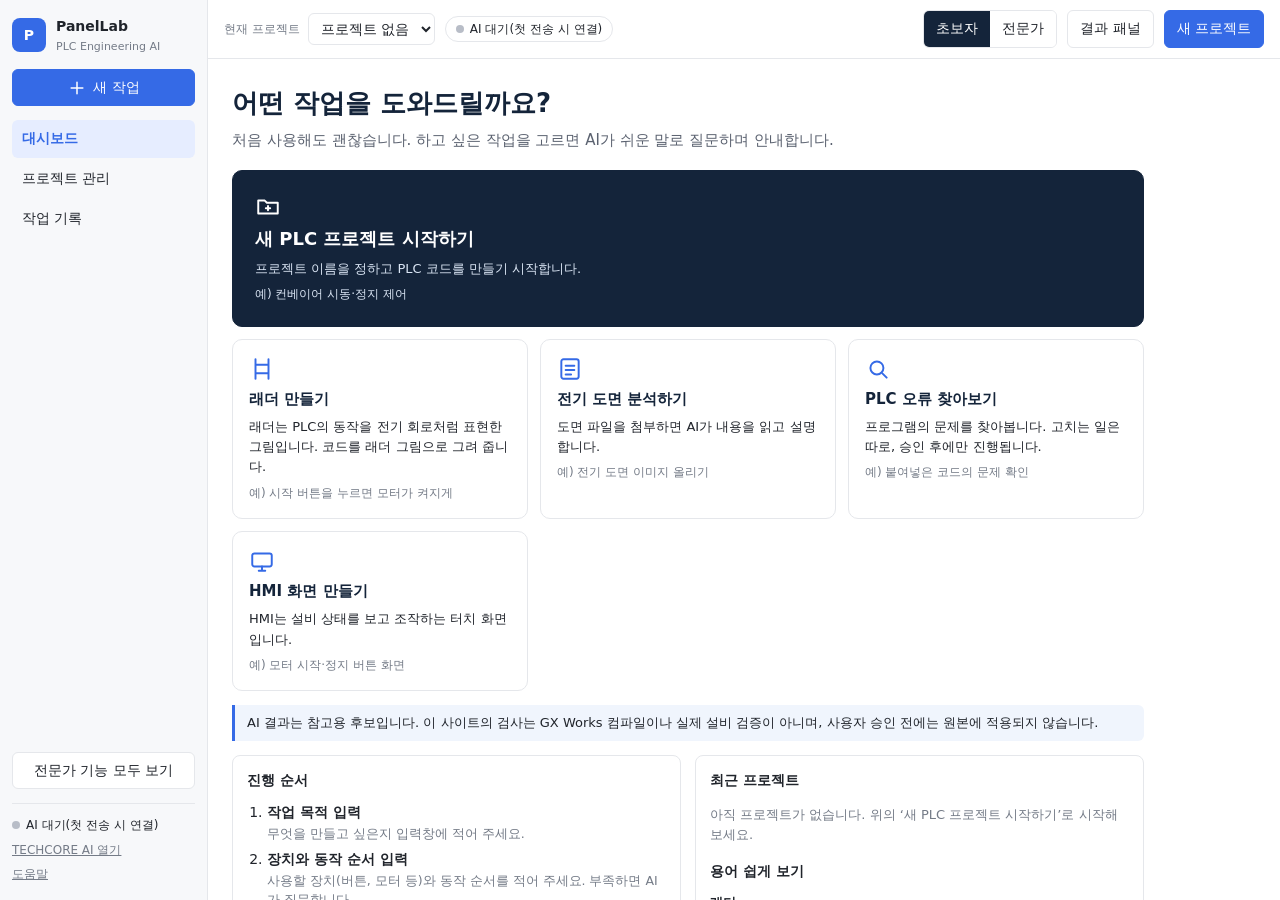
==== commit 55fedc1b: "P3-G: connect only on first send (no auto-connect on entry); show reason on failure, keep input Co-a" ====
--- a/panellab/index.html
+++ b/panellab/index.html
@@ -146,12 +146,12 @@
 <script src="js/pending.js?v=20261122"></script>
 <script src="js/ladder.js?v=20261113"></script>
 <script src="js/codeview.js?v=20261113"></script>
-<script src="js/analyzer.js?v=20261113"></script>
+<script src="js/analyzer.js?v=20261124"></script>
 <script src="js/labels.js?v=20261113"></script>
 <script src="js/hmi-objects.js?v=20261121"></script>
 <script src="js/hmi-check.js?v=20261121"></script>
 <script src="js/hmi-ai.js?v=20261124"></script>
 <script src="js/hmi-editor.js?v=20261124"></script>
-<script src="js/app.js?v=20261124"></script>
+<script src="js/app.js?v=20261125"></script>
 </body>
 </html>
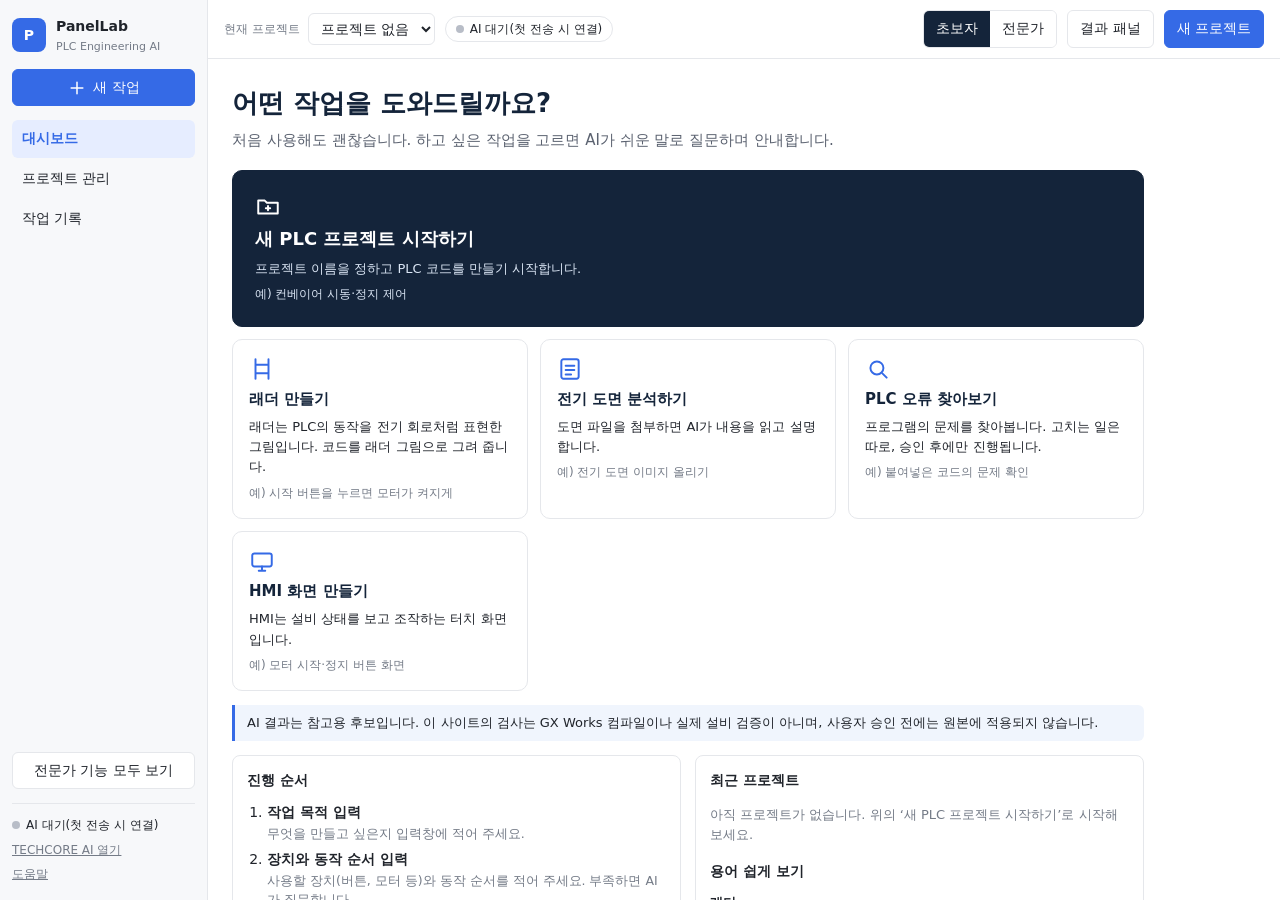
==== commit b0a655b4: "feat: add TECHCORE to PanelLab task handoff Co-authored-by: Copilot App <223556219+Copilot@users.nor" ====
--- a/panellab/index.html
+++ b/panellab/index.html
@@ -152,6 +152,6 @@
 <script src="js/hmi-check.js?v=20261121"></script>
 <script src="js/hmi-ai.js?v=20261124"></script>
 <script src="js/hmi-editor.js?v=20261124"></script>
-<script src="js/app.js?v=20261125"></script>
+<script src="js/app.js?v=20261126"></script>
 </body>
 </html>
